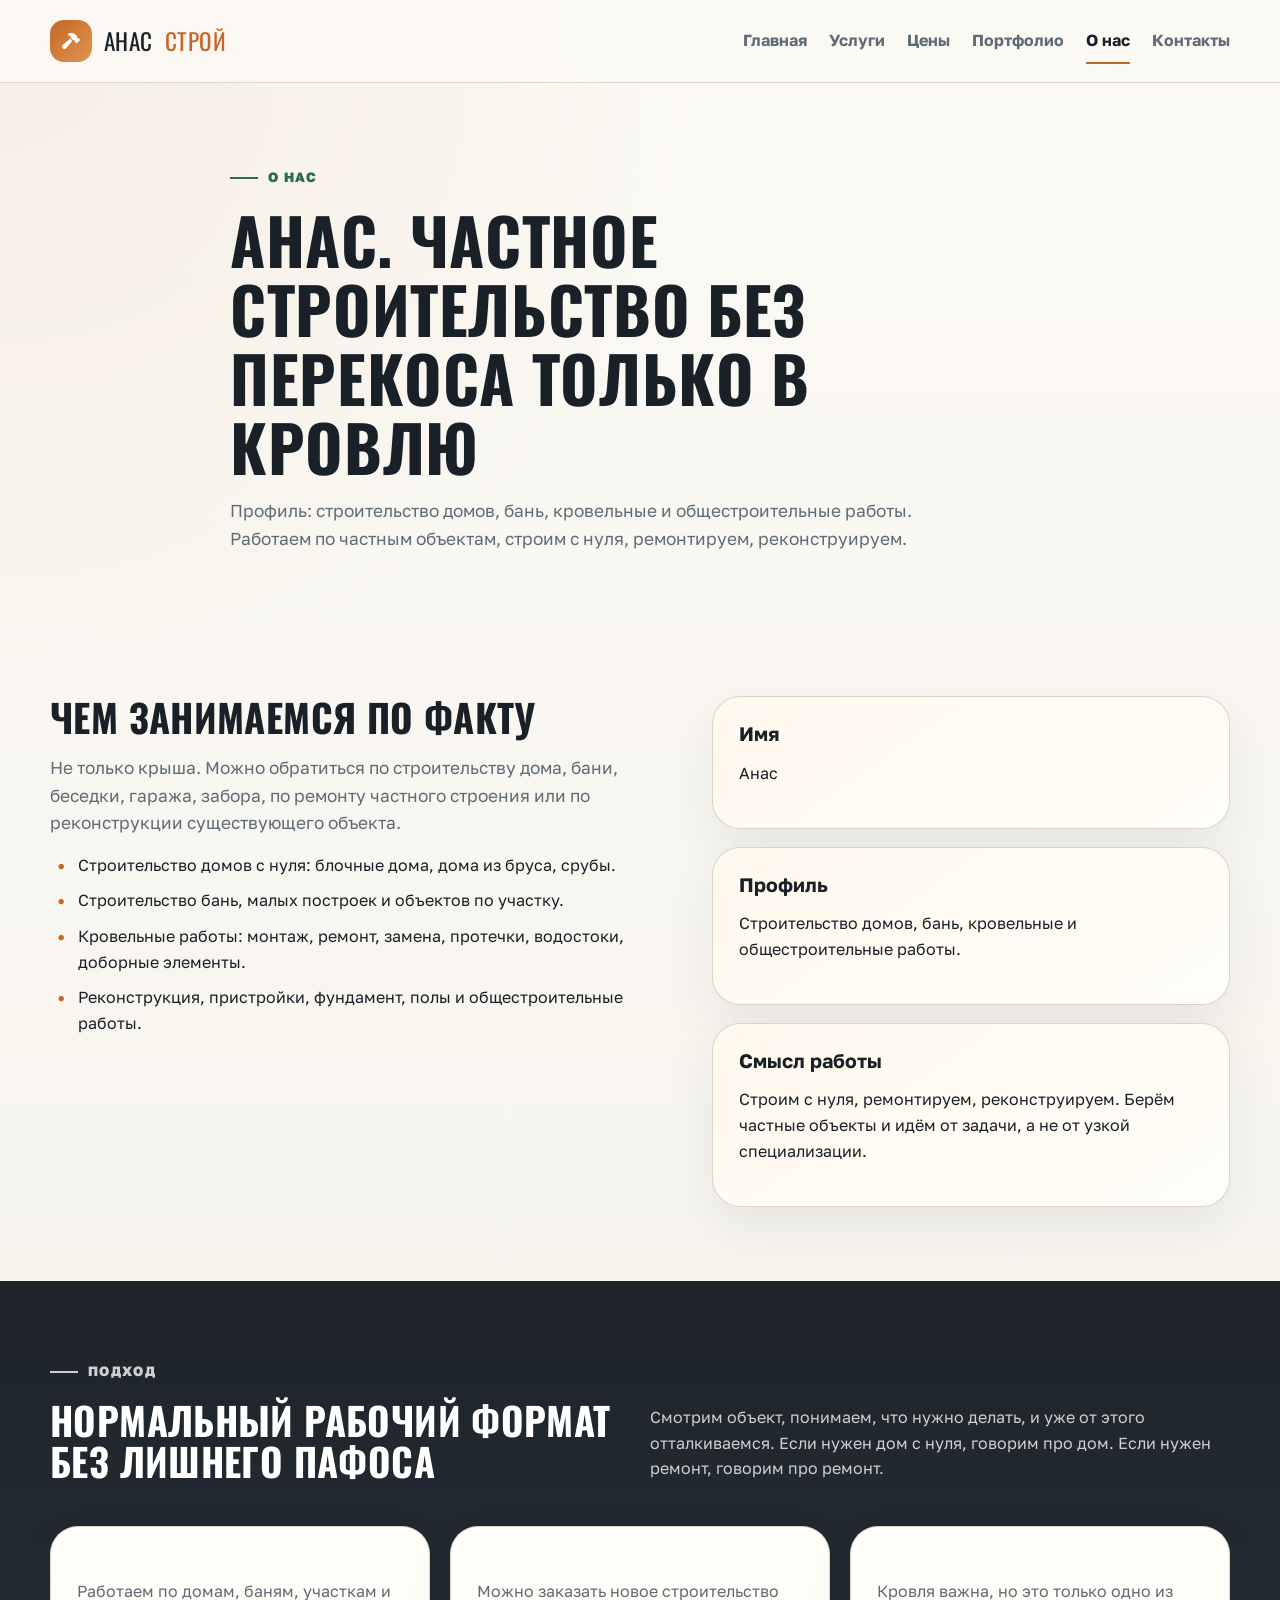
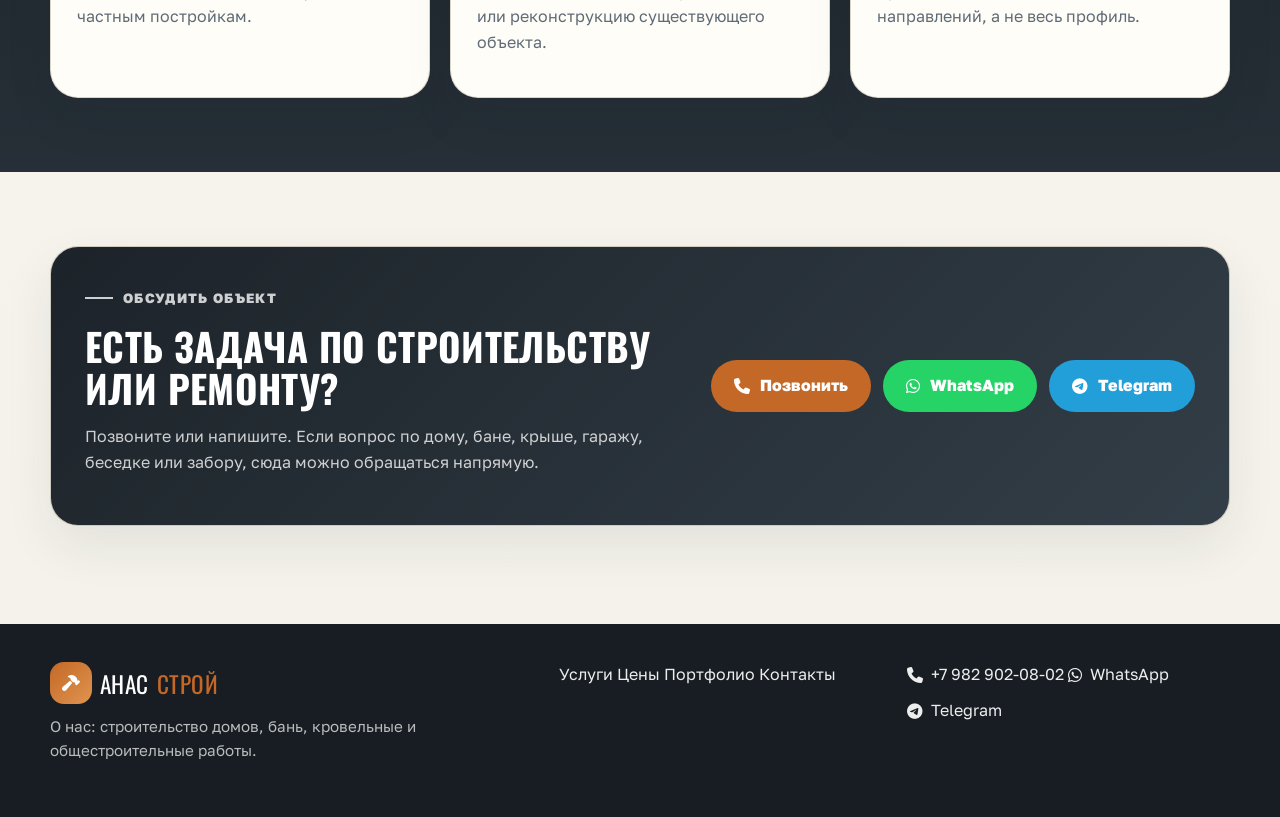
==== about.html @ 3f14ae87 "Initial copy of krovlya1-edit site" ====
<!DOCTYPE html>
<html lang="ru">
<head>
  <meta charset="UTF-8">
  <meta name="viewport" content="width=device-width, initial-scale=1.0">
  <title>О нас | Анас Строй</title>
  <meta name="description" content="Анас. Строительство домов, бань, кровельные и общестроительные работы в Нижневартовске. Строим с нуля, ремонтируем и реконструируем частные объекты.">
  <meta name="theme-color" content="#1d2329">
  <link rel="preconnect" href="https://fonts.googleapis.com">
  <link rel="preconnect" href="https://fonts.gstatic.com" crossorigin>
  <link href="https://fonts.googleapis.com/css2?family=Golos+Text:wght@400;500;700;800&family=Oswald:wght@500;600;700&display=swap" rel="stylesheet">
  <link rel="stylesheet" href="styles.css">
  <link rel="stylesheet" href="https://cdnjs.cloudflare.com/ajax/libs/font-awesome/6.5.0/css/all.min.css">
</head>
<body>
  <header class="site-header">
    <div class="container nav-wrap">
      <a href="index.html" class="logo">
        <span class="logo-mark"><i class="fa-solid fa-hammer"></i></span>
        <span>Анас</span>
        <span>Строй</span>
      </a>
      <button class="menu-toggle" aria-label="Открыть меню" aria-expanded="false">
        <i class="fa-solid fa-bars"></i>
      </button>
      <nav class="site-nav">
        <a href="index.html">Главная</a>
        <a href="services.html">Услуги</a>
        <a href="prices.html">Цены</a>
        <a href="portfolio.html">Портфолио</a>
        <a href="about.html" class="active">О нас</a>
        <a href="contacts.html">Контакты</a>
      </nav>
    </div>
  </header>

  <main>
    <section class="page-hero">
      <div class="container narrow">
        <p class="eyebrow">О нас</p>
        <h1>Анас. Частное строительство без перекоса только в кровлю</h1>
        <p class="lead">Профиль: строительство домов, бань, кровельные и общестроительные работы. Работаем по частным объектам, строим с нуля, ремонтируем, реконструируем.</p>
      </div>
    </section>

    <section class="section">
      <div class="container about-grid">
        <div>
          <h2>Чем занимаемся по факту</h2>
          <p class="lead">Не только крыша. Можно обратиться по строительству дома, бани, беседки, гаража, забора, по ремонту частного строения или по реконструкции существующего объекта.</p>
          <ul class="list-check">
            <li>Строительство домов с нуля: блочные дома, дома из бруса, срубы.</li>
            <li>Строительство бань, малых построек и объектов по участку.</li>
            <li>Кровельные работы: монтаж, ремонт, замена, протечки, водостоки, доборные элементы.</li>
            <li>Реконструкция, пристройки, фундамент, полы и общестроительные работы.</li>
          </ul>
        </div>

        <div class="about-note">
          <article class="info-panel">
            <h3>Имя</h3>
            <p>Анас</p>
          </article>
          <article class="info-panel">
            <h3>Профиль</h3>
            <p>Строительство домов, бань, кровельные и общестроительные работы.</p>
          </article>
          <article class="info-panel">
            <h3>Смысл работы</h3>
            <p>Строим с нуля, ремонтируем, реконструируем. Берём частные объекты и идём от задачи, а не от узкой специализации.</p>
          </article>
        </div>
      </div>
    </section>

    <section class="section section-dark">
      <div class="container">
        <div class="section-heading">
          <div>
            <p class="eyebrow">Подход</p>
            <h2>Нормальный рабочий формат без лишнего пафоса</h2>
          </div>
          <p>Смотрим объект, понимаем, что нужно делать, и уже от этого отталкиваемся. Если нужен дом с нуля, говорим про дом. Если нужен ремонт, говорим про ремонт.</p>
        </div>

        <div class="cards three-col">
          <article class="card dark-card">
            <strong>Частный сектор</strong>
            <p>Работаем по домам, баням, участкам и частным постройкам.</p>
          </article>
          <article class="card dark-card">
            <strong>С нуля и на переделку</strong>
            <p>Можно заказать новое строительство или реконструкцию существующего объекта.</p>
          </article>
          <article class="card dark-card">
            <strong>Без узкой привязки</strong>
            <p>Кровля важна, но это только одно из направлений, а не весь профиль.</p>
          </article>
        </div>
      </div>
    </section>

    <section class="section">
      <div class="container cta-box">
        <div>
          <p class="eyebrow">Обсудить объект</p>
          <h2>Есть задача по строительству или ремонту?</h2>
          <p>Позвоните или напишите. Если вопрос по дому, бане, крыше, гаражу, беседке или забору, сюда можно обращаться напрямую.</p>
        </div>
        <div class="cta-actions">
          <a class="btn btn-primary" href="tel:+79829020802"><i class="fa-solid fa-phone"></i> Позвонить</a>
          <a class="btn btn-whatsapp" href="https://wa.me/79829020802" target="_blank" rel="noopener"><i class="fa-brands fa-whatsapp"></i> WhatsApp</a>
          <a class="btn btn-telegram" href="https://t.me/+79829020802" target="_blank" rel="noopener"><i class="fa-brands fa-telegram"></i> Telegram</a>
        </div>
      </div>
    </section>
  </main>

  <footer class="site-footer">
    <div class="container footer-grid">
      <div>
        <a href="index.html" class="logo">
          <span class="logo-mark"><i class="fa-solid fa-hammer"></i></span>
          <span>Анас</span>
          <span>Строй</span>
        </a>
        <p class="footer-note">О нас: строительство домов, бань, кровельные и общестроительные работы.</p>
      </div>
      <div>
        <a href="services.html">Услуги</a>
        <a href="prices.html">Цены</a>
        <a href="portfolio.html">Портфолио</a>
        <a href="contacts.html">Контакты</a>
      </div>
      <div>
        <a href="tel:+79829020802"><i class="fa-solid fa-phone"></i> +7 982 902-08-02</a>
        <a href="https://wa.me/79829020802" target="_blank" rel="noopener"><i class="fa-brands fa-whatsapp"></i> WhatsApp</a>
        <a href="https://t.me/+79829020802" target="_blank" rel="noopener"><i class="fa-brands fa-telegram"></i> Telegram</a>
      </div>
    </div>
  </footer>

  <script src="script.js"></script>
</body>
</html>
---- styles.css ----
:root {
  --bg: #f4f1ea;
  --surface: #fffdf8;
  --surface-strong: #f3ede2;
  --surface-dark: #1d2329;
  --surface-dark-2: #262f37;
  --text: #192028;
  --muted: #5f6b76;
  --line: #d9d3c7;
  --brand: #c46827;
  --brand-dark: #9f4d15;
  --accent: #2d6b4f;
  --accent-soft: #e2f0e8;
  --warning: #e6b450;
  --white: #ffffff;
  --shadow: 0 20px 50px rgba(25, 32, 40, 0.08);
  --radius: 28px;
}

* {
  box-sizing: border-box;
}

html {
  scroll-behavior: smooth;
}

body {
  margin: 0;
  font-family: "Golos Text", "Segoe UI", sans-serif;
  background:
    radial-gradient(circle at top left, rgba(196, 104, 39, 0.08), transparent 26%),
    linear-gradient(180deg, #fbf9f4 0%, var(--bg) 100%);
  color: var(--text);
  line-height: 1.6;
}

img {
  display: block;
  max-width: 100%;
}

a {
  color: inherit;
  text-decoration: none;
}

button,
input,
textarea {
  font: inherit;
}

.container {
  width: min(1180px, calc(100% - 32px));
  margin: 0 auto;
}

.narrow {
  max-width: 820px;
}

.site-header {
  position: sticky;
  top: 0;
  z-index: 100;
  backdrop-filter: blur(14px);
  background: rgba(251, 249, 244, 0.9);
  border-bottom: 1px solid rgba(217, 211, 199, 0.9);
}

.nav-wrap {
  display: flex;
  align-items: center;
  justify-content: space-between;
  gap: 24px;
  min-height: 82px;
}

.logo {
  display: inline-flex;
  align-items: center;
  gap: 12px;
  font-family: "Oswald", sans-serif;
  font-size: 1.45rem;
  letter-spacing: 0.02em;
  text-transform: uppercase;
}

.logo-mark {
  display: inline-grid;
  place-items: center;
  width: 42px;
  height: 42px;
  border-radius: 14px;
  background: linear-gradient(135deg, var(--brand), #df954f);
  color: var(--white);
  font-size: 1rem;
}

.logo span:last-child {
  color: var(--brand);
}

.site-nav {
  display: flex;
  align-items: center;
  gap: 22px;
}

.site-nav a {
  position: relative;
  color: var(--muted);
  font-weight: 700;
}

.site-nav a::after {
  content: "";
  position: absolute;
  left: 0;
  bottom: -10px;
  width: 100%;
  height: 2px;
  background: var(--brand);
  transform: scaleX(0);
  transform-origin: left;
  transition: transform 0.18s ease;
}

.site-nav a:hover,
.site-nav a.active {
  color: var(--text);
}

.site-nav a:hover::after,
.site-nav a.active::after {
  transform: scaleX(1);
}

.menu-toggle {
  display: none;
  width: 46px;
  height: 46px;
  border: 1px solid var(--line);
  border-radius: 14px;
  background: var(--surface);
  color: var(--text);
  cursor: pointer;
}

.hero,
.page-hero {
  padding: 78px 0 54px;
}

.hero-grid,
.split-grid,
.cta-box,
.contact-layout,
.about-grid {
  display: grid;
  gap: 28px;
}

.hero-grid {
  grid-template-columns: minmax(0, 1.2fr) minmax(320px, 0.85fr);
  align-items: stretch;
}

.eyebrow {
  display: inline-flex;
  align-items: center;
  gap: 10px;
  margin: 0 0 16px;
  font-size: 0.84rem;
  text-transform: uppercase;
  letter-spacing: 0.1em;
  color: var(--accent);
  font-weight: 800;
}

.eyebrow::before {
  content: "";
  width: 28px;
  height: 2px;
  background: currentColor;
}

h1,
h2,
h3,
h4 {
  margin: 0 0 16px;
  line-height: 1.08;
}

h1 {
  font-family: "Oswald", sans-serif;
  font-size: clamp(2.5rem, 5vw, 4.8rem);
  text-transform: uppercase;
  letter-spacing: 0.01em;
}

h2 {
  font-family: "Oswald", sans-serif;
  font-size: clamp(1.8rem, 3vw, 3rem);
  text-transform: uppercase;
  letter-spacing: 0.01em;
}

h3 {
  font-size: 1.22rem;
}

p {
  margin: 0 0 16px;
}

.lead,
.page-hero p:last-child,
.section-intro {
  font-size: 1.08rem;
  color: var(--muted);
  max-width: 64ch;
}

.hero-copy {
  position: relative;
  padding: 38px;
  border-radius: calc(var(--radius) + 8px);
  background:
    linear-gradient(145deg, rgba(255, 255, 255, 0.95), rgba(255, 252, 246, 0.95)),
    var(--surface);
  border: 1px solid rgba(217, 211, 199, 0.92);
  box-shadow: var(--shadow);
  overflow: hidden;
}

.hero-copy::after {
  content: "";
  position: absolute;
  right: -80px;
  top: -60px;
  width: 220px;
  height: 220px;
  border-radius: 50%;
  background: radial-gradient(circle, rgba(196, 104, 39, 0.14), transparent 68%);
}

.hero-actions,
.cta-actions,
.contact-actions,
.button-row {
  display: flex;
  flex-wrap: wrap;
  gap: 12px;
}

.hero-actions {
  margin: 28px 0 0;
}

.btn {
  display: inline-flex;
  align-items: center;
  justify-content: center;
  gap: 10px;
  min-height: 52px;
  padding: 0 22px;
  border-radius: 999px;
  border: 1px solid transparent;
  font-weight: 800;
  transition: transform 0.2s ease, background 0.2s ease, border-color 0.2s ease;
}

.btn:hover {
  transform: translateY(-1px);
}

.btn-primary {
  background: var(--brand);
  color: var(--white);
}

.btn-primary:hover {
  background: var(--brand-dark);
}

.btn-secondary {
  background: var(--surface);
  border-color: var(--line);
}

.btn-whatsapp {
  background: #25d366;
  color: #fff;
}

.btn-telegram {
  background: #229ed9;
  color: #fff;
}

.hero-badges,
.pill-list,
.stat-list {
  list-style: none;
  padding: 0;
  margin: 0;
}

.hero-badges,
.pill-list {
  display: flex;
  flex-wrap: wrap;
  gap: 10px;
  margin-top: 24px;
}

.hero-badges li,
.pill-list li {
  padding: 9px 14px;
  border-radius: 999px;
  background: var(--accent-soft);
  color: var(--accent);
  font-weight: 700;
  border: 1px solid rgba(45, 107, 79, 0.14);
}

.hero-panel,
.card,
.photo-card,
.portfolio-item,
.cta-box,
.service-cluster,
.info-panel {
  background: var(--surface);
  border: 1px solid rgba(217, 211, 199, 0.95);
  border-radius: var(--radius);
  box-shadow: var(--shadow);
}

.hero-panel {
  overflow: hidden;
  display: grid;
  grid-template-rows: auto 1fr;
}

.hero-panel img {
  width: 100%;
  height: 100%;
  min-height: 280px;
  object-fit: cover;
}

.hero-panel-content {
  padding: 26px;
}

.hero-panel-grid {
  display: grid;
  grid-template-columns: repeat(2, 1fr);
  gap: 12px;
  margin-top: 18px;
}

.hero-panel-grid div {
  padding: 14px;
  border-radius: 18px;
  background: var(--surface-strong);
}

.hero-panel-grid strong,
.stat-list strong {
  display: block;
  font-size: 1.1rem;
  margin-bottom: 4px;
}

.section {
  padding: 74px 0;
}

.section-dark {
  background:
    linear-gradient(180deg, rgba(29, 35, 41, 0.98), rgba(38, 47, 55, 0.98)),
    var(--surface-dark);
  color: var(--white);
}

.section-dark .eyebrow,
.section-dark p,
.section-dark li {
  color: rgba(255, 255, 255, 0.78);
}

.section-heading {
  display: flex;
  justify-content: space-between;
  align-items: end;
  gap: 24px;
  margin-bottom: 28px;
}

.section-heading p {
  max-width: 58ch;
}

.cards {
  display: grid;
  gap: 20px;
}

.two-col {
  grid-template-columns: repeat(2, minmax(0, 1fr));
}

.three-col {
  grid-template-columns: repeat(3, minmax(0, 1fr));
}

.four-col {
  grid-template-columns: repeat(4, minmax(0, 1fr));
}

.card,
.service-cluster,
.info-panel {
  padding: 26px;
}

.card p,
.card li,
.service-cluster li,
.portfolio-copy,
.contact-card p,
.site-footer p {
  color: var(--muted);
}

.direction-card {
  position: relative;
  overflow: hidden;
}

.direction-card::before {
  content: "";
  position: absolute;
  right: -20px;
  top: -20px;
  width: 90px;
  height: 90px;
  border-radius: 50%;
  background: radial-gradient(circle, rgba(196, 104, 39, 0.14), transparent 68%);
}

.direction-card i,
.mini-icon {
  width: 48px;
  height: 48px;
  display: inline-grid;
  place-items: center;
  border-radius: 16px;
  background: var(--surface-strong);
  color: var(--brand);
  margin-bottom: 18px;
  font-size: 1.1rem;
}

.stats-strip {
  display: grid;
  grid-template-columns: repeat(4, minmax(0, 1fr));
  gap: 18px;
}

.stat-list li,
.stats-strip .card {
  padding: 24px;
}

.service-groups {
  display: grid;
  grid-template-columns: repeat(2, minmax(0, 1fr));
  gap: 20px;
}

.service-cluster h3 {
  margin-bottom: 12px;
}

.service-cluster ul {
  margin: 0;
  padding-left: 18px;
}

.service-cluster li + li {
  margin-top: 6px;
}

.about-grid,
.contact-layout {
  grid-template-columns: minmax(0, 1.1fr) minmax(300px, 0.9fr);
  align-items: start;
}

.about-note {
  display: grid;
  gap: 18px;
}

.about-note .info-panel {
  background: linear-gradient(145deg, #fff8ed, #fffdf8);
}

.list-check {
  list-style: none;
  padding: 0;
  margin: 0;
}

.list-check li {
  position: relative;
  padding-left: 28px;
}

.list-check li + li {
  margin-top: 10px;
}

.list-check li::before {
  content: "•";
  position: absolute;
  left: 8px;
  top: 0;
  color: var(--brand);
  font-weight: 900;
}

.portfolio-section + .portfolio-section {
  padding-top: 0;
}

.portfolio-category {
  display: flex;
  justify-content: space-between;
  gap: 20px;
  align-items: end;
  margin-bottom: 22px;
}

.portfolio-gallery {
  display: grid;
  grid-template-columns: repeat(2, minmax(0, 1fr));
  gap: 20px;
}

.portfolio-filters {
  display: flex;
  flex-wrap: wrap;
  gap: 12px;
  margin: 18px 0 28px;
}

.portfolio-filter {
  min-height: 46px;
  padding: 0 18px;
  border-radius: 999px;
  border: 1px solid var(--line);
  background: var(--surface);
  color: var(--muted);
  font-weight: 800;
  cursor: pointer;
}

.portfolio-filter.is-active {
  background: var(--brand);
  border-color: var(--brand);
  color: var(--white);
}

.portfolio-grid-cards {
  display: grid;
  grid-template-columns: repeat(3, minmax(0, 1fr));
  gap: 20px;
}

.portfolio-item,
.photo-card {
  overflow: hidden;
}

.portfolio-item img,
.photo-card img,
.placeholder-photo {
  width: 100%;
  aspect-ratio: 16 / 10;
  object-fit: cover;
}

.portfolio-item-content,
.photo-card-content {
  padding: 22px;
}

.portfolio-open {
  display: block;
  width: 100%;
  padding: 0;
  border: 0;
  background: transparent;
  cursor: zoom-in;
}

.portfolio-open img {
  transition: transform 0.25s ease;
}

.portfolio-open:hover img {
  transform: scale(1.03);
}

.portfolio-tag {
  display: inline-flex;
  margin-bottom: 10px;
  padding: 7px 12px;
  border-radius: 999px;
  background: var(--surface-strong);
  color: var(--brand-dark);
  font-size: 0.82rem;
  font-weight: 800;
  letter-spacing: 0.04em;
  text-transform: uppercase;
}

.placeholder-photo {
  display: grid;
  place-items: center;
  background:
    linear-gradient(135deg, rgba(196, 104, 39, 0.2), rgba(45, 107, 79, 0.2)),
    var(--surface-strong);
  color: var(--text);
  font-family: "Oswald", sans-serif;
  font-size: 1.35rem;
  letter-spacing: 0.04em;
  text-transform: uppercase;
}

.portfolio-lightbox {
  position: fixed;
  inset: 0;
  z-index: 200;
  display: grid;
  place-items: center;
  padding: 20px;
  background: rgba(18, 24, 30, 0.88);
}

.portfolio-lightbox[hidden] {
  display: none;
}

.portfolio-lightbox-inner {
  position: relative;
  max-width: min(1100px, 100%);
  width: 100%;
}

.portfolio-lightbox img {
  width: 100%;
  max-height: 78vh;
  object-fit: contain;
  border-radius: 24px;
  background: #0f1419;
}

.portfolio-lightbox-caption {
  margin-top: 14px;
  color: rgba(255, 255, 255, 0.92);
  text-align: center;
  font-weight: 700;
}

.portfolio-lightbox-close {
  position: absolute;
  top: 18px;
  right: 18px;
  width: 48px;
  height: 48px;
  border: 0;
  border-radius: 50%;
  background: rgba(255, 255, 255, 0.14);
  color: var(--white);
  cursor: pointer;
}

.price-note {
  padding: 18px 20px;
  border-radius: 22px;
  background: var(--surface-strong);
  border: 1px solid rgba(217, 211, 199, 0.95);
  color: var(--muted);
}

.price-groups {
  display: grid;
  gap: 22px;
}

.price-card {
  padding: 26px;
}

.price-card h3 {
  margin-bottom: 14px;
}

.price-table {
  display: grid;
  gap: 10px;
}

.price-row {
  display: grid;
  grid-template-columns: minmax(0, 1.4fr) auto;
  gap: 16px;
  align-items: center;
  padding: 14px 0;
  border-top: 1px solid rgba(217, 211, 199, 0.9);
}

.price-row:first-child {
  border-top: 0;
  padding-top: 0;
}

.price-row:last-child {
  padding-bottom: 0;
}

.price-row strong {
  display: block;
  margin-bottom: 4px;
}

.price-value {
  white-space: nowrap;
  font-family: "Oswald", sans-serif;
  font-size: 1.3rem;
  color: var(--brand-dark);
}

.price-source {
  font-size: 0.95rem;
  color: var(--muted);
}

.cta-box {
  padding: 34px;
  background:
    linear-gradient(135deg, rgba(29, 35, 41, 0.96), rgba(52, 63, 73, 0.95)),
    var(--surface-dark);
  color: var(--white);
  grid-template-columns: minmax(0, 1.15fr) auto;
  align-items: center;
}

.cta-box p {
  color: rgba(255, 255, 255, 0.78);
}

.contact-grid {
  display: grid;
  grid-template-columns: repeat(3, minmax(0, 1fr));
  gap: 20px;
}

.contact-card {
  padding: 28px;
}

.contact-link {
  display: inline-flex;
  align-items: center;
  gap: 10px;
  font-size: 1.05rem;
  font-weight: 800;
  color: var(--brand-dark);
  margin-bottom: 12px;
}

.contact-link i {
  width: 18px;
}

.feedback-form {
  display: grid;
  gap: 12px;
  margin-top: 26px;
}

.feedback-form input,
.feedback-form textarea {
  width: 100%;
  padding: 15px 16px;
  border-radius: 16px;
  border: 1px solid var(--line);
  background: var(--white);
  color: var(--text);
  outline: none;
}

.feedback-form input:focus,
.feedback-form textarea:focus {
  border-color: var(--brand);
}

.feedback-form textarea {
  min-height: 130px;
  resize: vertical;
}

.site-footer {
  margin-top: 24px;
  padding: 38px 0;
  background: #171d22;
  color: var(--white);
}

.footer-grid {
  display: grid;
  grid-template-columns: 1.5fr 1fr 1fr;
  gap: 24px;
}

.site-footer a {
  display: inline-flex;
  align-items: center;
  gap: 8px;
  margin-bottom: 10px;
  color: rgba(255, 255, 255, 0.92);
}

.site-footer p {
  color: rgba(255, 255, 255, 0.7);
}

.site-footer .logo {
  color: #fff;
}

.footer-note {
  font-size: 0.95rem;
}

@media (max-width: 980px) {
  .hero-grid,
  .about-grid,
  .contact-layout,
  .service-groups,
  .cta-box,
  .three-col,
  .four-col,
  .contact-grid,
  .footer-grid,
  .stats-strip {
    grid-template-columns: 1fr;
  }

  .two-col,
  .portfolio-grid-cards,
  .portfolio-gallery {
    grid-template-columns: repeat(2, minmax(0, 1fr));
  }

  .section-heading,
  .portfolio-category {
    display: block;
  }
}

@media (max-width: 760px) {
  .menu-toggle {
    display: inline-grid;
    place-items: center;
  }

  .site-nav {
    position: absolute;
    top: 82px;
    left: 16px;
    right: 16px;
    padding: 14px;
    border: 1px solid var(--line);
    border-radius: 22px;
    background: rgba(255, 253, 248, 0.98);
    box-shadow: var(--shadow);
    display: none;
    flex-direction: column;
    align-items: flex-start;
    gap: 14px;
  }

  .site-nav.open {
    display: flex;
  }

  .hero,
  .page-hero,
  .section {
    padding: 58px 0;
  }

  .hero-copy,
  .card,
  .service-cluster,
  .info-panel,
  .contact-card,
  .cta-box {
    padding: 22px;
  }

  .hero-actions,
  .cta-actions,
  .contact-actions,
  .button-row {
    flex-direction: column;
  }

  .btn {
    width: 100%;
  }

  .two-col,
  .portfolio-grid-cards,
  .price-row,
  .portfolio-gallery,
  .hero-panel-grid {
    grid-template-columns: 1fr;
  }

  h1 {
    font-size: 2.5rem;
  }
}
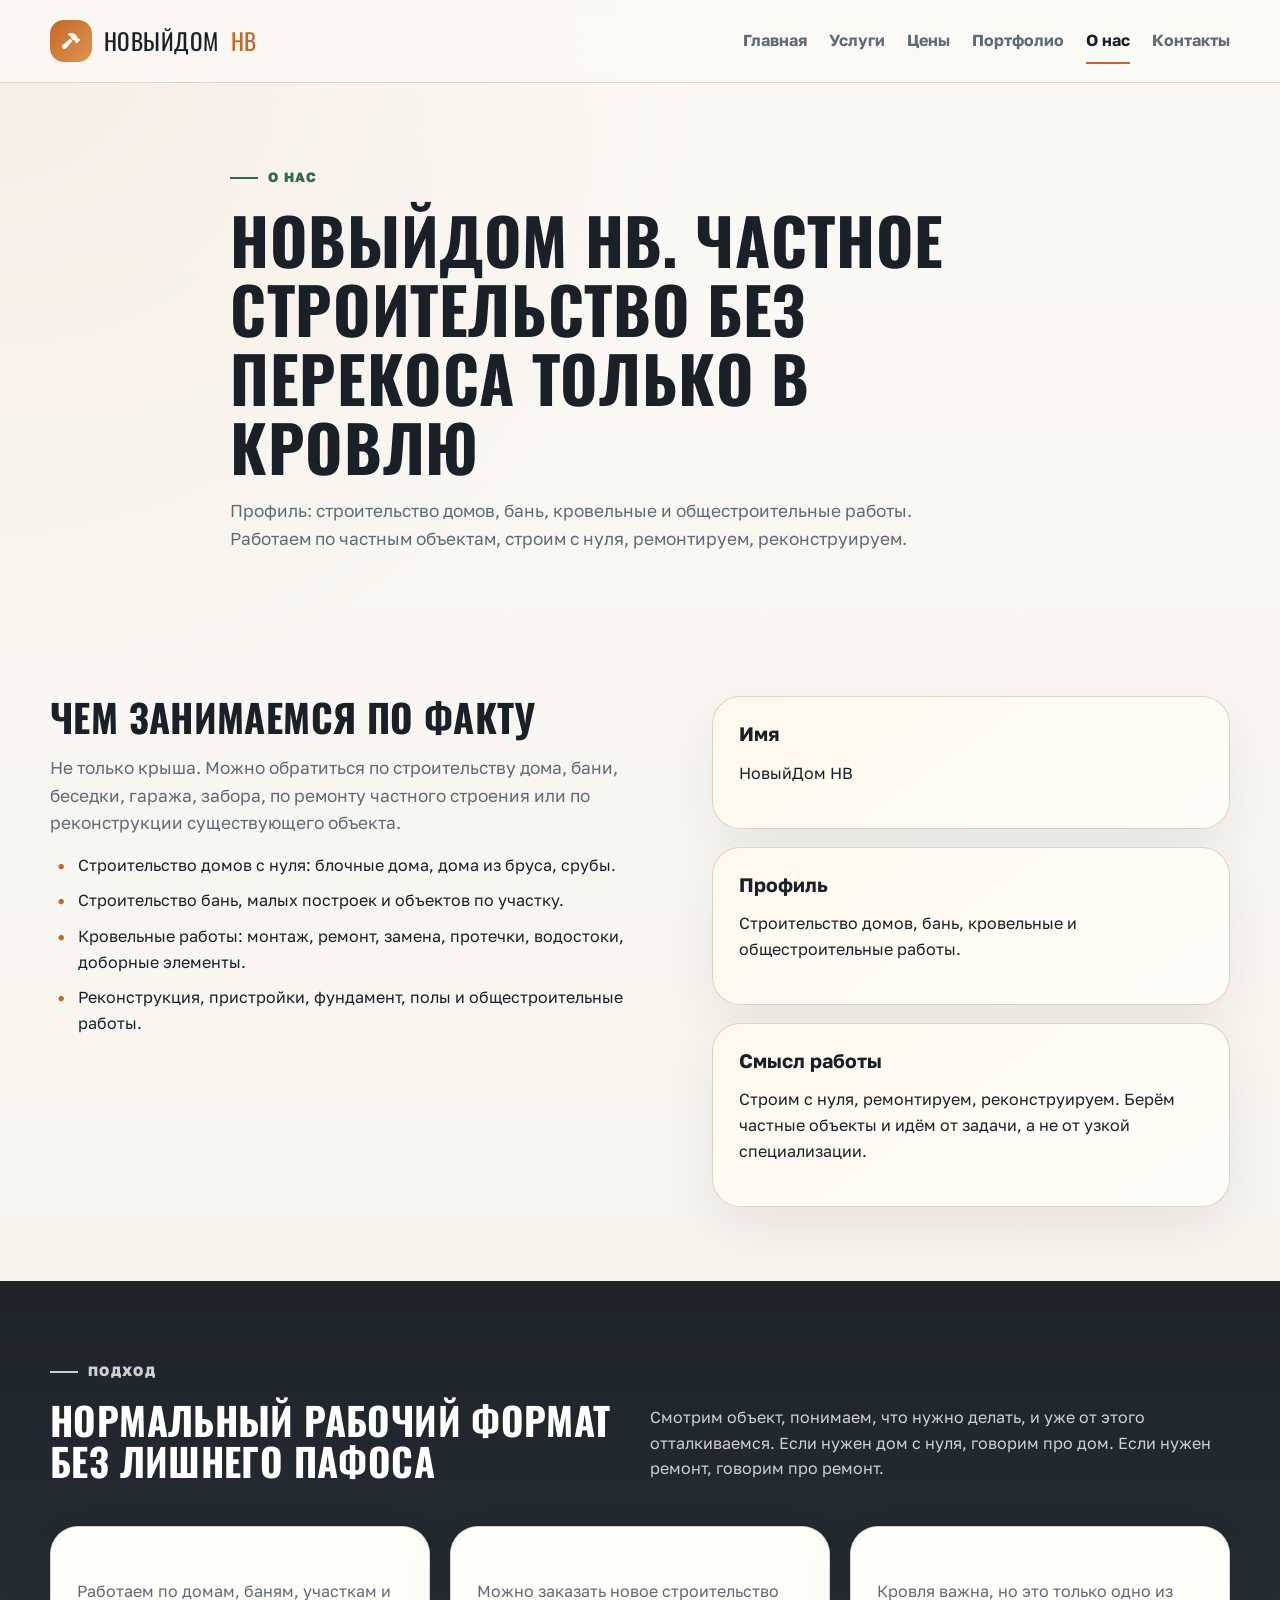
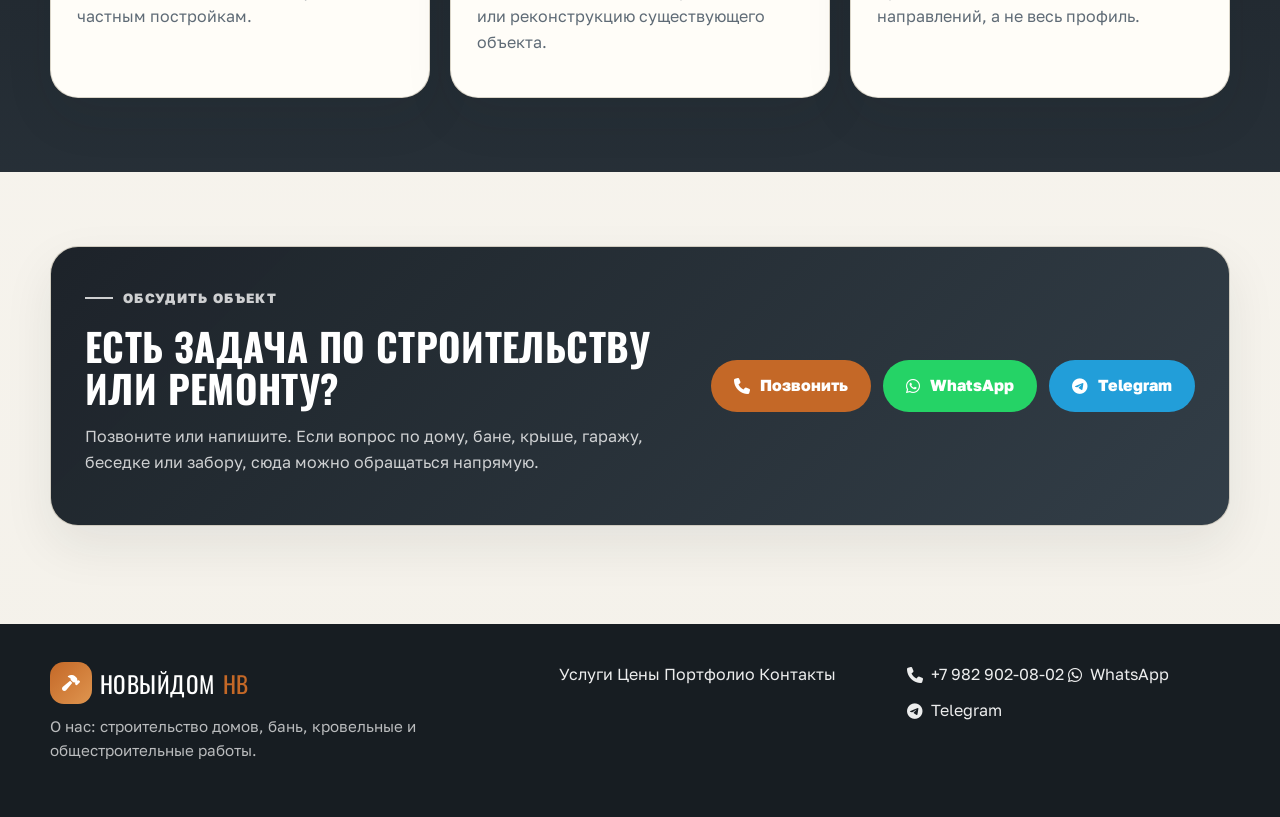
==== commit fe85fee3: "Rename brand to NoviyDom NV" ====
--- a/about.html
+++ b/about.html
@@ -3,8 +3,8 @@
 <head>
   <meta charset="UTF-8">
   <meta name="viewport" content="width=device-width, initial-scale=1.0">
-  <title>О нас | Анас Строй</title>
-  <meta name="description" content="Анас. Строительство домов, бань, кровельные и общестроительные работы в Нижневартовске. Строим с нуля, ремонтируем и реконструируем частные объекты.">
+  <title>О нас | НовыйДом НВ</title>
+  <meta name="description" content="НовыйДом НВ. Строительство домов, бань, кровельные и общестроительные работы в Нижневартовске. Строим с нуля, ремонтируем и реконструируем частные объекты.">
   <meta name="theme-color" content="#1d2329">
   <link rel="preconnect" href="https://fonts.googleapis.com">
   <link rel="preconnect" href="https://fonts.gstatic.com" crossorigin>
@@ -17,8 +17,8 @@
     <div class="container nav-wrap">
       <a href="index.html" class="logo">
         <span class="logo-mark"><i class="fa-solid fa-hammer"></i></span>
-        <span>Анас</span>
-        <span>Строй</span>
+        <span>НовыйДом</span>
+        <span>НВ</span>
       </a>
       <button class="menu-toggle" aria-label="Открыть меню" aria-expanded="false">
         <i class="fa-solid fa-bars"></i>
@@ -38,7 +38,7 @@
     <section class="page-hero">
       <div class="container narrow">
         <p class="eyebrow">О нас</p>
-        <h1>Анас. Частное строительство без перекоса только в кровлю</h1>
+        <h1>НовыйДом НВ. Частное строительство без перекоса только в кровлю</h1>
         <p class="lead">Профиль: строительство домов, бань, кровельные и общестроительные работы. Работаем по частным объектам, строим с нуля, ремонтируем, реконструируем.</p>
       </div>
     </section>
@@ -59,7 +59,7 @@
         <div class="about-note">
           <article class="info-panel">
             <h3>Имя</h3>
-            <p>Анас</p>
+            <p>НовыйДом НВ</p>
           </article>
           <article class="info-panel">
             <h3>Профиль</h3>
@@ -121,8 +121,8 @@
       <div>
         <a href="index.html" class="logo">
           <span class="logo-mark"><i class="fa-solid fa-hammer"></i></span>
-          <span>Анас</span>
-          <span>Строй</span>
+          <span>НовыйДом</span>
+          <span>НВ</span>
         </a>
         <p class="footer-note">О нас: строительство домов, бань, кровельные и общестроительные работы.</p>
       </div>
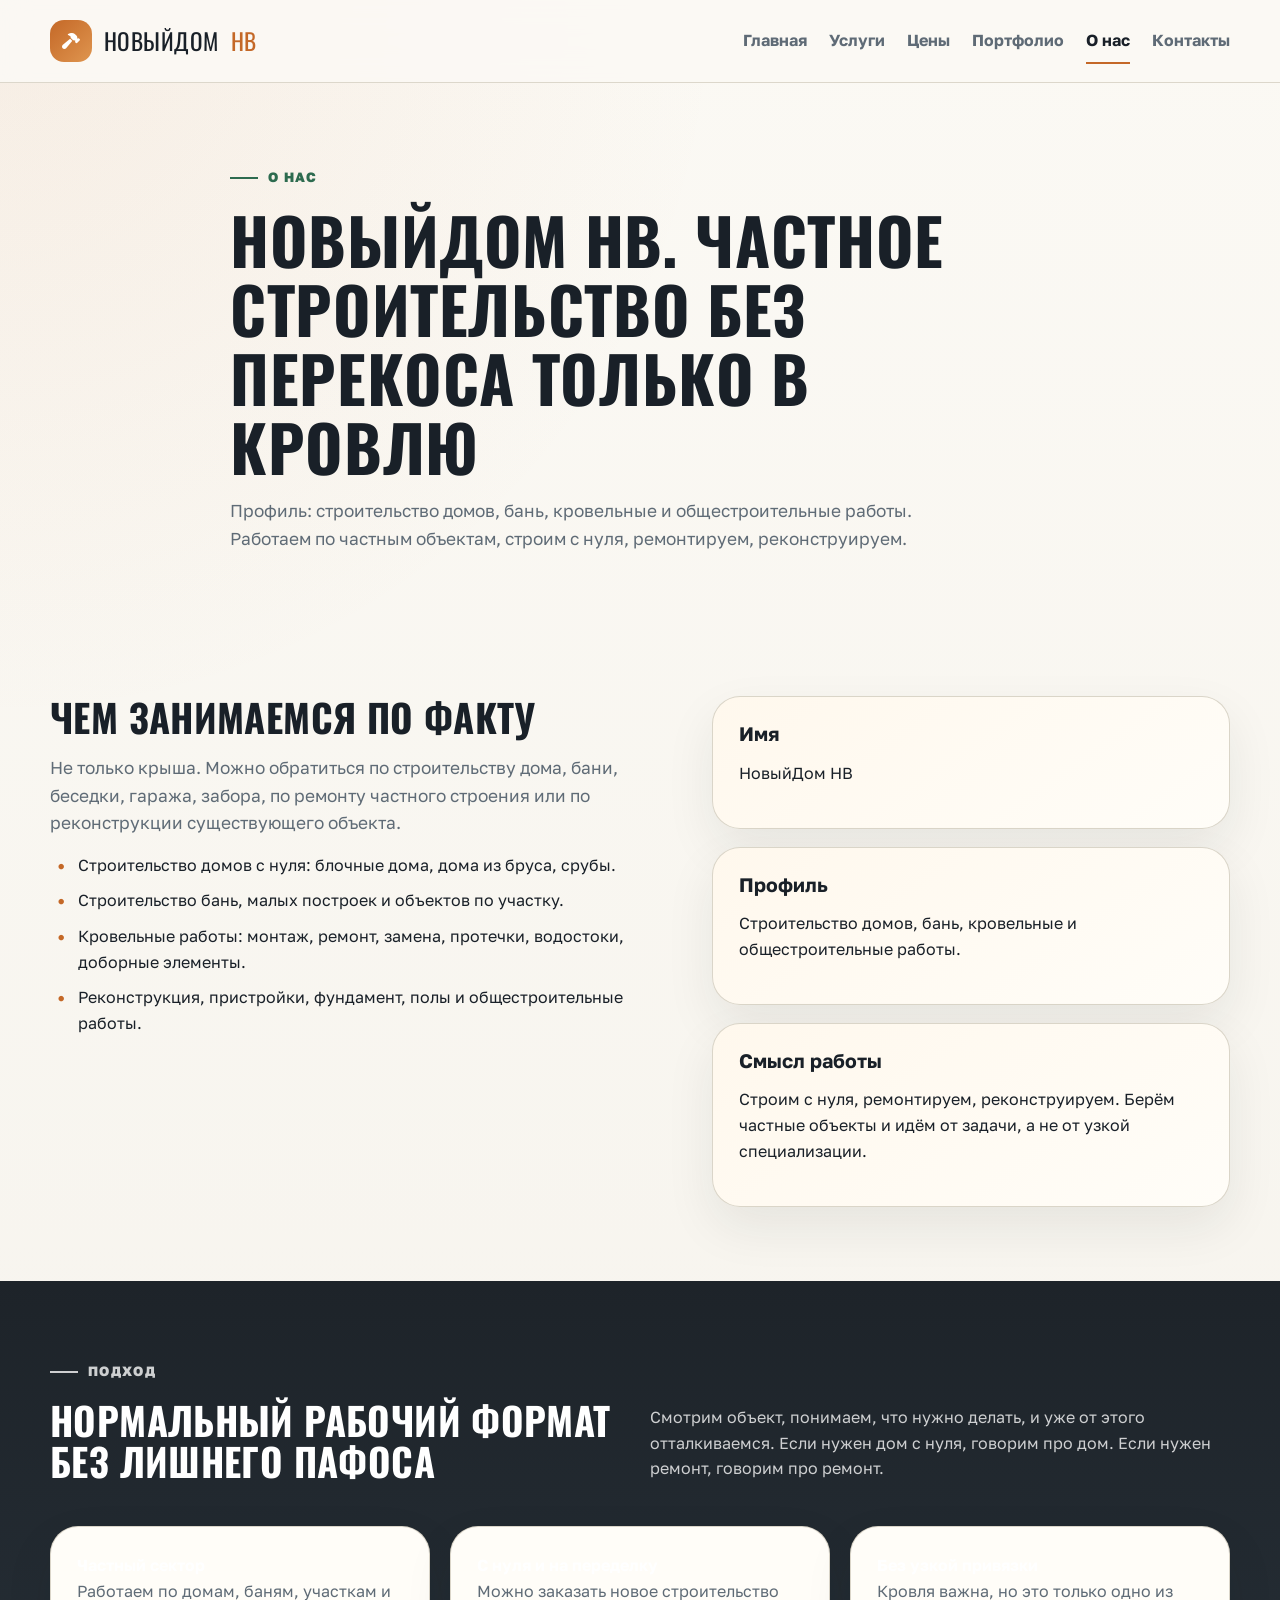
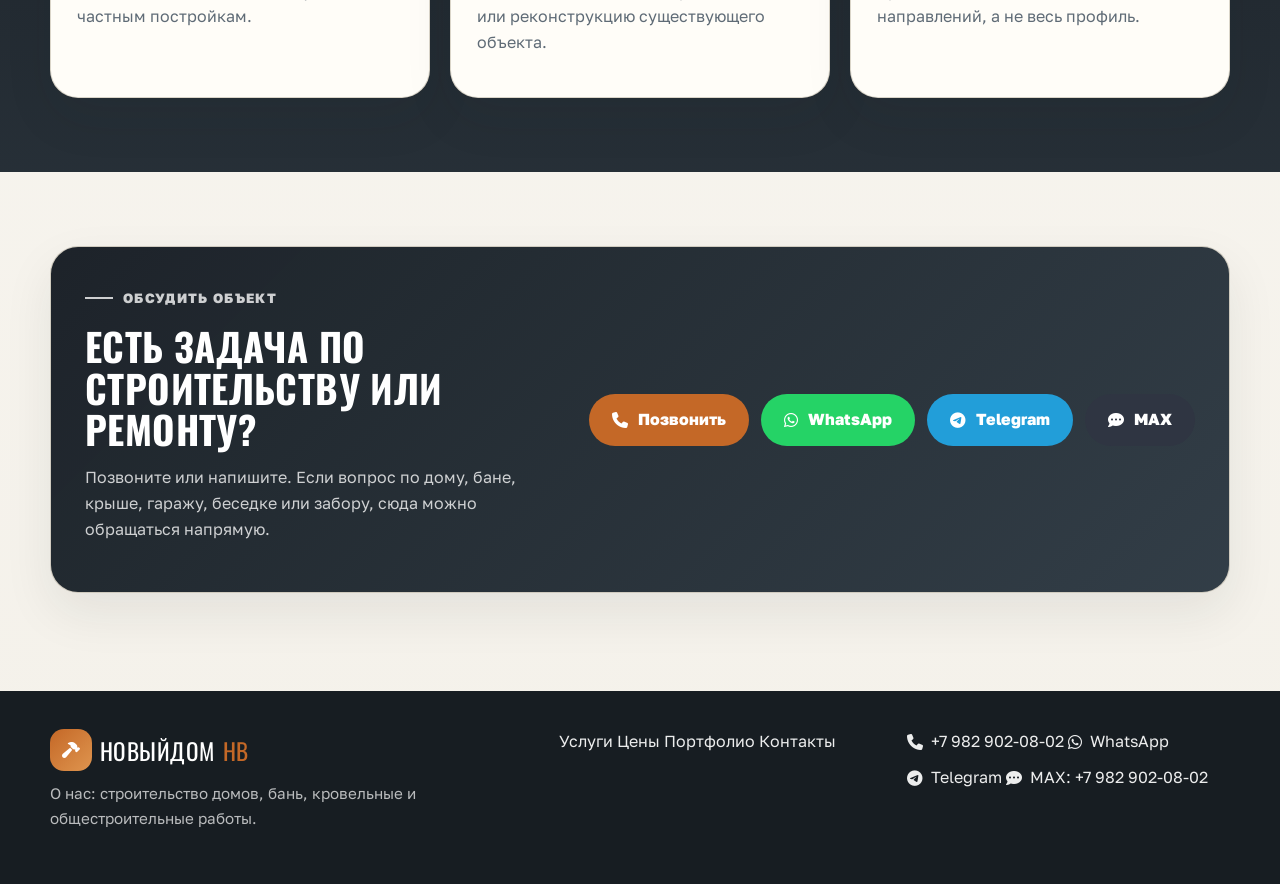
==== commit ef951ff2: "Add MAX contact option" ====
--- a/about.html
+++ b/about.html
@@ -111,6 +111,7 @@
           <a class="btn btn-primary" href="tel:+79829020802"><i class="fa-solid fa-phone"></i> Позвонить</a>
           <a class="btn btn-whatsapp" href="https://wa.me/79829020802" target="_blank" rel="noopener"><i class="fa-brands fa-whatsapp"></i> WhatsApp</a>
           <a class="btn btn-telegram" href="https://t.me/+79829020802" target="_blank" rel="noopener"><i class="fa-brands fa-telegram"></i> Telegram</a>
+          <a class="btn btn-max" href="https://web.max.ru/" target="_blank" rel="noopener"><i class="fa-solid fa-comment-dots"></i> MAX</a>
         </div>
       </div>
     </section>
@@ -136,6 +137,7 @@
         <a href="tel:+79829020802"><i class="fa-solid fa-phone"></i> +7 982 902-08-02</a>
         <a href="https://wa.me/79829020802" target="_blank" rel="noopener"><i class="fa-brands fa-whatsapp"></i> WhatsApp</a>
         <a href="https://t.me/+79829020802" target="_blank" rel="noopener"><i class="fa-brands fa-telegram"></i> Telegram</a>
+        <a href="https://web.max.ru/" target="_blank" rel="noopener"><i class="fa-solid fa-comment-dots"></i> MAX: +7 982 902-08-02</a>
       </div>
     </div>
   </footer>
--- a/styles.css
+++ b/styles.css
@@ -301,6 +301,11 @@
   color: #fff;
 }
 
+.btn-max {
+  background: #2f3542;
+  color: #fff;
+}
+
 .hero-badges,
 .pill-list,
 .stat-list {
